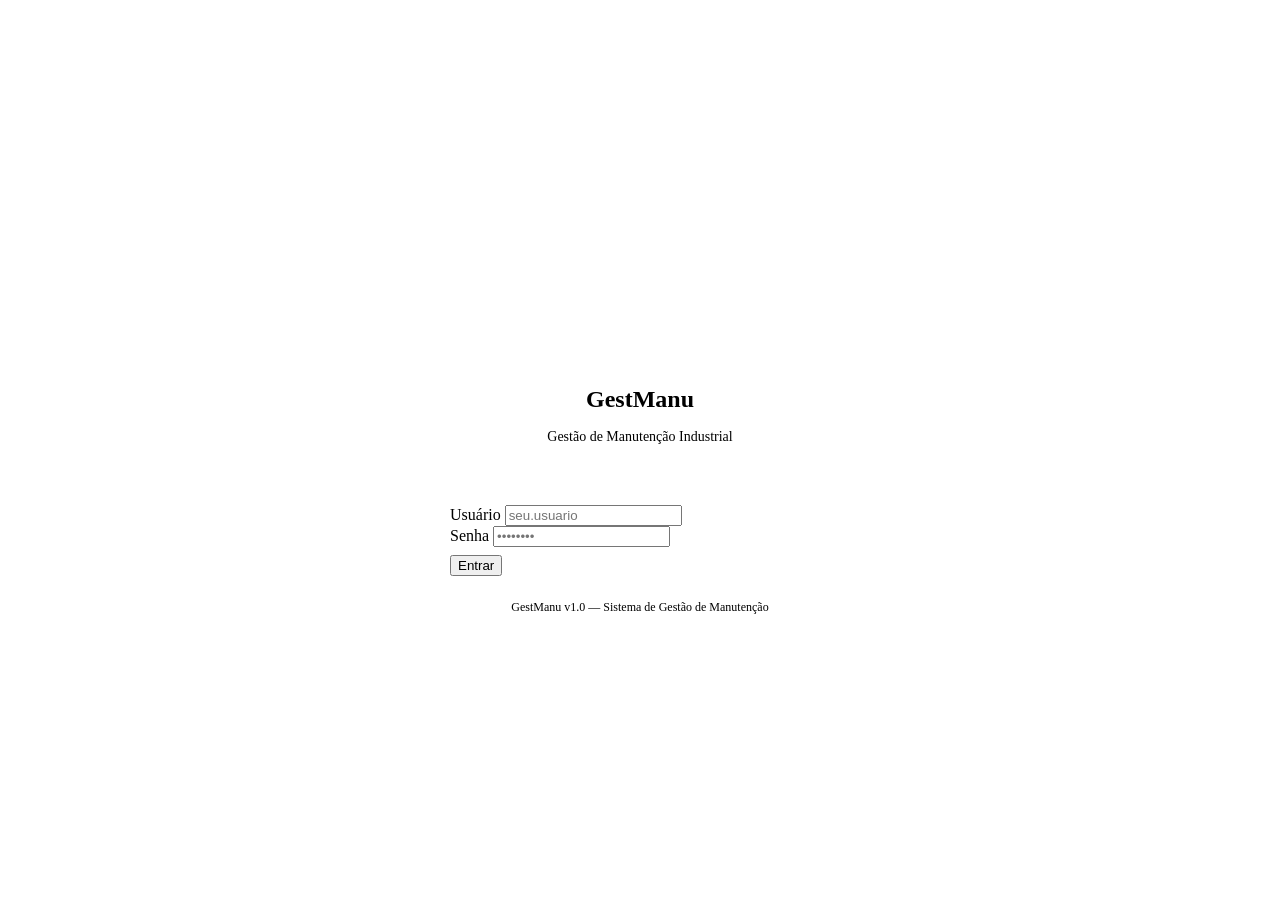
==== index.html @ 57e1a1f9 "Add files via upload" ====
<!DOCTYPE html>
<html lang="pt-BR">
<head>
  <meta charset="UTF-8">
  <meta name="viewport" content="width=device-width, initial-scale=1.0">
  <title>GestManu — Login</title>
  <link rel="stylesheet" href="assets/css/main.css">
  <style>
    body { display: flex; align-items: center; justify-content: center; min-height: 100vh; background: var(--gray-100); }
    .login-card { width: 100%; max-width: 380px; padding: 2rem; }
    .login-logo { text-align: center; margin-bottom: 2rem; }
    .login-logo-icon {
      width: 56px; height: 56px; background: var(--primary); border-radius: 16px;
      display: inline-flex; align-items: center; justify-content: center; margin-bottom: 12px;
    }
    .login-logo h1 { font-size: 1.5rem; color: var(--gray-900); }
    .login-logo p { color: var(--gray-500); font-size: .875rem; margin-top: 4px; }
    .login-error { color: var(--danger); font-size: .825rem; text-align: center; min-height: 20px; margin-bottom: .5rem; }
    .login-footer { text-align: center; margin-top: 1.5rem; font-size: .75rem; color: var(--gray-400); }
  </style>
</head>
<body>
  <div class="login-card card">
    <div class="login-logo">
      <div class="login-logo-icon">
        <svg width="28" height="28" viewBox="0 0 24 24" fill="none" stroke="white" stroke-width="2">
          <path d="M14.7 6.3a1 1 0 000 1.4l1.6 1.6a1 1 0 001.4 0l3.77-3.77a6 6 0 01-7.94 7.94l-6.91 6.91a2.12 2.12 0 01-3-3l6.91-6.91a6 6 0 017.94-7.94l-3.76 3.76z"/>
        </svg>
      </div>
      <h1>GestManu</h1>
      <p>Gestão de Manutenção Industrial</p>
    </div>

    <div id="login-error" class="login-error"></div>

    <form id="login-form">
      <div class="form-group">
        <label class="form-label" for="usuario">Usuário</label>
        <input type="text" id="usuario" class="form-control" placeholder="seu.usuario" autocomplete="username" required>
      </div>
      <div class="form-group">
        <label class="form-label" for="senha">Senha</label>
        <input type="password" id="senha" class="form-control" placeholder="••••••••" autocomplete="current-password" required>
      </div>
      <button type="submit" id="btn-login" class="btn btn-primary btn-block btn-lg" style="margin-top:.5rem;">
        Entrar
      </button>
    </form>

    <div class="login-footer">GestManu v1.0 — Sistema de Gestão de Manutenção</div>
  </div>

  <script src="assets/js/api.js"></script>
  <script src="assets/js/auth.js"></script>
</body>
</html>
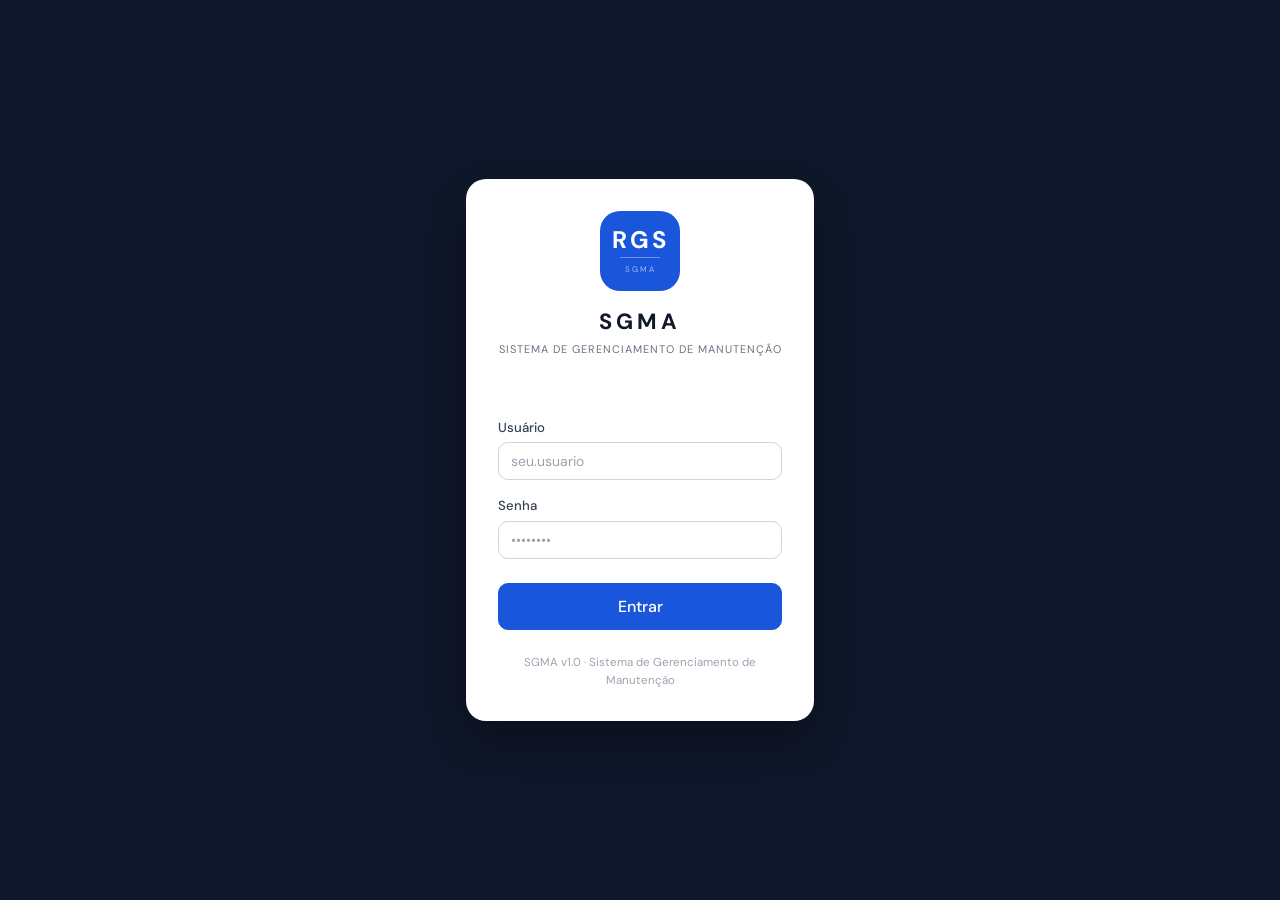
==== commit 8d147698: "Update index.html" ====
--- a/index.html
+++ b/index.html
@@ -3,51 +3,62 @@
 <head>
   <meta charset="UTF-8">
   <meta name="viewport" content="width=device-width, initial-scale=1.0">
-  <title>GestManu — Login</title>
+  <title>SGMA — Login</title>
   <link rel="stylesheet" href="assets/css/main.css">
   <style>
-    body { display: flex; align-items: center; justify-content: center; min-height: 100vh; background: var(--gray-100); }
-    .login-card { width: 100%; max-width: 380px; padding: 2rem; }
-    .login-logo { text-align: center; margin-bottom: 2rem; }
-    .login-logo-icon {
-      width: 56px; height: 56px; background: var(--primary); border-radius: 16px;
-      display: inline-flex; align-items: center; justify-content: center; margin-bottom: 12px;
+    body { display: flex; align-items: center; justify-content: center; min-height: 100vh; background: #0f172a; }
+    .login-wrap { width: 100%; max-width: 380px; padding: 1rem; }
+    .login-card { background: #fff; border-radius: 20px; padding: 2rem; box-shadow: 0 20px 40px rgba(0,0,0,0.3); }
+
+    /* Logo */
+    .splash-logo { text-align: center; margin-bottom: 2rem; }
+    .logo-badge {
+      width: 80px; height: 80px; background: #1a56db; border-radius: 20px;
+      display: inline-flex; flex-direction: column; align-items: center; justify-content: center;
+      margin-bottom: 14px;
     }
-    .login-logo h1 { font-size: 1.5rem; color: var(--gray-900); }
-    .login-logo p { color: var(--gray-500); font-size: .875rem; margin-top: 4px; }
+    .logo-initials { font-size: 24px; font-weight: 700; color: white; letter-spacing: 3px; line-height: 1; }
+    .logo-div { width: 40px; height: 1px; background: rgba(255,255,255,0.35); margin: 5px 0; }
+    .logo-subt { font-size: 8px; color: rgba(255,255,255,0.6); letter-spacing: 2px; }
+
+    .app-name { font-size: 22px; font-weight: 700; color: #111827; letter-spacing: 4px; }
+    .app-desc { font-size: 11px; color: #6b7280; letter-spacing: 1px; margin-top: 3px; }
+
     .login-error { color: var(--danger); font-size: .825rem; text-align: center; min-height: 20px; margin-bottom: .5rem; }
-    .login-footer { text-align: center; margin-top: 1.5rem; font-size: .75rem; color: var(--gray-400); }
+    .login-footer { text-align: center; margin-top: 1.5rem; font-size: .72rem; color: #9ca3af; }
   </style>
 </head>
 <body>
-  <div class="login-card card">
-    <div class="login-logo">
-      <div class="login-logo-icon">
-        <svg width="28" height="28" viewBox="0 0 24 24" fill="none" stroke="white" stroke-width="2">
-          <path d="M14.7 6.3a1 1 0 000 1.4l1.6 1.6a1 1 0 001.4 0l3.77-3.77a6 6 0 01-7.94 7.94l-6.91 6.91a2.12 2.12 0 01-3-3l6.91-6.91a6 6 0 017.94-7.94l-3.76 3.76z"/>
-        </svg>
+  <div class="login-wrap">
+    <div class="login-card">
+      <div class="splash-logo">
+        <div class="logo-badge">
+          <div class="logo-initials">RGS</div>
+          <div class="logo-div"></div>
+          <div class="logo-subt">SGMA</div>
+        </div>
+        <div class="app-name">SGMA</div>
+        <div class="app-desc">SISTEMA DE GERENCIAMENTO DE MANUTENÇÃO</div>
       </div>
-      <h1>GestManu</h1>
-      <p>Gestão de Manutenção Industrial</p>
+
+      <div id="login-error" class="login-error"></div>
+
+      <form id="login-form">
+        <div class="form-group">
+          <label class="form-label" for="usuario">Usuário</label>
+          <input type="text" id="usuario" class="form-control" placeholder="seu.usuario" autocomplete="username" required>
+        </div>
+        <div class="form-group">
+          <label class="form-label" for="senha">Senha</label>
+          <input type="password" id="senha" class="form-control" placeholder="••••••••" autocomplete="current-password" required>
+        </div>
+        <button type="submit" id="btn-login" class="btn btn-primary btn-block btn-lg" style="margin-top:.5rem;">
+          Entrar
+        </button>
+      </form>
+
+      <div class="login-footer">SGMA v1.0 · Sistema de Gerenciamento de Manutenção</div>
     </div>
-
-    <div id="login-error" class="login-error"></div>
-
-    <form id="login-form">
-      <div class="form-group">
-        <label class="form-label" for="usuario">Usuário</label>
-        <input type="text" id="usuario" class="form-control" placeholder="seu.usuario" autocomplete="username" required>
-      </div>
-      <div class="form-group">
-        <label class="form-label" for="senha">Senha</label>
-        <input type="password" id="senha" class="form-control" placeholder="••••••••" autocomplete="current-password" required>
-      </div>
-      <button type="submit" id="btn-login" class="btn btn-primary btn-block btn-lg" style="margin-top:.5rem;">
-        Entrar
-      </button>
-    </form>
-
-    <div class="login-footer">GestManu v1.0 — Sistema de Gestão de Manutenção</div>
   </div>
 
   <script src="assets/js/api.js"></script>
--- a/assets/css/main.css
+++ b/assets/css/main.css
@@ -0,0 +1,279 @@
+@import url('https://fonts.googleapis.com/css2?family=DM+Sans:wght@300;400;500;600&family=DM+Mono:wght@400;500&display=swap');
+
+:root {
+  --primary: #1a56db;
+  --primary-dark: #1342a8;
+  --primary-light: #e8f0fe;
+  --success: #057a55;
+  --success-light: #def7ec;
+  --danger: #c81e1e;
+  --danger-light: #fde8e8;
+  --warning: #92400e;
+  --warning-light: #fdf3c0;
+  --info: #1e429f;
+  --info-light: #e1effe;
+  --gray-50: #f9fafb;
+  --gray-100: #f3f4f6;
+  --gray-200: #e5e7eb;
+  --gray-300: #d1d5db;
+  --gray-400: #9ca3af;
+  --gray-500: #6b7280;
+  --gray-600: #4b5563;
+  --gray-700: #374151;
+  --gray-800: #1f2937;
+  --gray-900: #111827;
+  --font: 'DM Sans', sans-serif;
+  --mono: 'DM Mono', monospace;
+  --radius-sm: 6px;
+  --radius: 10px;
+  --radius-lg: 14px;
+  --radius-xl: 20px;
+  --shadow-sm: 0 1px 2px rgba(0,0,0,0.05);
+  --shadow: 0 1px 3px rgba(0,0,0,0.1), 0 1px 2px rgba(0,0,0,0.06);
+  --shadow-md: 0 4px 6px rgba(0,0,0,0.07), 0 2px 4px rgba(0,0,0,0.06);
+  --shadow-lg: 0 10px 15px rgba(0,0,0,0.1), 0 4px 6px rgba(0,0,0,0.05);
+  --sidebar-w: 240px;
+  --header-h: 60px;
+}
+
+*, *::before, *::after { box-sizing: border-box; margin: 0; padding: 0; }
+
+html { font-size: 16px; -webkit-text-size-adjust: 100%; }
+
+body {
+  font-family: var(--font);
+  background: var(--gray-50);
+  color: var(--gray-800);
+  line-height: 1.5;
+  min-height: 100vh;
+}
+
+/* ── Typography ── */
+h1 { font-size: 1.5rem; font-weight: 600; }
+h2 { font-size: 1.25rem; font-weight: 600; }
+h3 { font-size: 1.05rem; font-weight: 600; }
+h4 { font-size: 0.9rem; font-weight: 600; }
+p { line-height: 1.6; }
+a { color: var(--primary); text-decoration: none; }
+a:hover { text-decoration: underline; }
+
+/* ── Buttons ── */
+.btn {
+  display: inline-flex; align-items: center; justify-content: center;
+  gap: 6px; padding: 9px 18px; border-radius: var(--radius);
+  font-family: var(--font); font-size: 0.875rem; font-weight: 500;
+  cursor: pointer; border: 1.5px solid transparent;
+  transition: all 0.15s ease; white-space: nowrap; text-decoration: none;
+}
+.btn:disabled { opacity: 0.45; cursor: not-allowed; pointer-events: none; }
+.btn-primary { background: var(--primary); color: #fff; border-color: var(--primary); }
+.btn-primary:hover { background: var(--primary-dark); border-color: var(--primary-dark); text-decoration: none; }
+.btn-secondary { background: #fff; color: var(--gray-700); border-color: var(--gray-300); }
+.btn-secondary:hover { background: var(--gray-50); text-decoration: none; }
+.btn-success { background: var(--success); color: #fff; border-color: var(--success); }
+.btn-success:hover { background: #046040; text-decoration: none; }
+.btn-danger { background: var(--danger); color: #fff; border-color: var(--danger); }
+.btn-danger:hover { background: #a11818; text-decoration: none; }
+.btn-ghost { background: transparent; color: var(--gray-600); border-color: transparent; }
+.btn-ghost:hover { background: var(--gray-100); text-decoration: none; }
+.btn-sm { padding: 6px 12px; font-size: 0.8rem; }
+.btn-lg { padding: 12px 24px; font-size: 1rem; }
+.btn-block { width: 100%; }
+.btn-icon { padding: 8px; border-radius: var(--radius-sm); }
+
+/* ── Forms ── */
+.form-group { margin-bottom: 1rem; }
+.form-label {
+  display: block; font-size: 0.825rem; font-weight: 500;
+  color: var(--gray-700); margin-bottom: 5px;
+}
+.form-label span { color: var(--danger); margin-left: 2px; }
+.form-control {
+  width: 100%; padding: 9px 12px; border: 1.5px solid var(--gray-300);
+  border-radius: var(--radius); font-family: var(--font); font-size: 0.875rem;
+  color: var(--gray-800); background: #fff; transition: border-color 0.15s;
+  appearance: none;
+}
+.form-control:focus { outline: none; border-color: var(--primary); box-shadow: 0 0 0 3px rgba(26,86,219,0.12); }
+.form-control::placeholder { color: var(--gray-400); }
+select.form-control { cursor: pointer; background-image: url("data:image/svg+xml,%3Csvg xmlns='http://www.w3.org/2000/svg' width='16' height='16' viewBox='0 0 24 24' fill='none' stroke='%236b7280' stroke-width='2'%3E%3Cpath d='m6 9 6 6 6-6'/%3E%3C/svg%3E"); background-repeat: no-repeat; background-position: right 10px center; padding-right: 36px; }
+textarea.form-control { resize: vertical; min-height: 80px; }
+.form-hint { font-size: 0.775rem; color: var(--gray-500); margin-top: 4px; }
+.form-error { font-size: 0.775rem; color: var(--danger); margin-top: 4px; }
+.form-control.is-invalid { border-color: var(--danger); }
+.form-row { display: grid; grid-template-columns: 1fr 1fr; gap: 12px; }
+
+/* ── Cards ── */
+.card {
+  background: #fff; border: 1px solid var(--gray-200);
+  border-radius: var(--radius-lg); padding: 1.25rem;
+  box-shadow: var(--shadow-sm);
+}
+.card-header {
+  display: flex; align-items: center; justify-content: space-between;
+  margin-bottom: 1rem; padding-bottom: 0.75rem;
+  border-bottom: 1px solid var(--gray-100);
+}
+.card-title { font-size: 0.95rem; font-weight: 600; color: var(--gray-800); }
+
+/* ── Badges ── */
+.badge {
+  display: inline-flex; align-items: center; gap: 4px;
+  padding: 3px 9px; border-radius: 99px;
+  font-size: 0.72rem; font-weight: 600; letter-spacing: 0.01em;
+}
+.badge-primary { background: var(--primary-light); color: var(--primary-dark); }
+.badge-success { background: var(--success-light); color: var(--success); }
+.badge-danger { background: var(--danger-light); color: var(--danger); }
+.badge-warning { background: var(--warning-light); color: var(--warning); }
+.badge-info { background: var(--info-light); color: var(--info); }
+.badge-gray { background: var(--gray-100); color: var(--gray-600); }
+
+/* ── Table ── */
+.table-wrap { overflow-x: auto; }
+table { width: 100%; border-collapse: collapse; font-size: 0.875rem; }
+thead th {
+  text-align: left; padding: 10px 14px; font-size: 0.775rem;
+  font-weight: 600; color: var(--gray-500); text-transform: uppercase;
+  letter-spacing: 0.05em; border-bottom: 1.5px solid var(--gray-200);
+  background: var(--gray-50); white-space: nowrap;
+}
+tbody td { padding: 12px 14px; border-bottom: 1px solid var(--gray-100); vertical-align: middle; }
+tbody tr:hover { background: var(--gray-50); }
+tbody tr:last-child td { border-bottom: none; }
+
+/* ── Alerts ── */
+.alert {
+  display: flex; align-items: flex-start; gap: 10px;
+  padding: 12px 14px; border-radius: var(--radius); font-size: 0.875rem;
+  border: 1px solid transparent; margin-bottom: 1rem;
+}
+.alert-success { background: var(--success-light); color: var(--success); border-color: #a3d9b1; }
+.alert-danger { background: var(--danger-light); color: var(--danger); border-color: #f8b4b4; }
+.alert-warning { background: var(--warning-light); color: var(--warning); border-color: #fcd34d; }
+.alert-info { background: var(--info-light); color: var(--info); border-color: #a4cafe; }
+
+/* ── Modal ── */
+.modal-overlay {
+  position: fixed; inset: 0; background: rgba(17,24,39,0.5);
+  display: flex; align-items: center; justify-content: center;
+  z-index: 1000; padding: 16px; backdrop-filter: blur(2px);
+  animation: fadeIn 0.15s ease;
+}
+.modal {
+  background: #fff; border-radius: var(--radius-xl); padding: 1.5rem;
+  width: 100%; max-width: 520px; max-height: 90vh; overflow-y: auto;
+  box-shadow: var(--shadow-lg); animation: slideUp 0.2s ease;
+}
+.modal-header { display: flex; align-items: center; justify-content: space-between; margin-bottom: 1.25rem; }
+.modal-title { font-size: 1.1rem; font-weight: 600; }
+.modal-footer { display: flex; gap: 8px; justify-content: flex-end; margin-top: 1.25rem; padding-top: 1rem; border-top: 1px solid var(--gray-100); }
+.modal-lg { max-width: 720px; }
+
+@keyframes fadeIn { from { opacity: 0; } to { opacity: 1; } }
+@keyframes slideUp { from { transform: translateY(16px); opacity: 0; } to { transform: translateY(0); opacity: 1; } }
+
+/* ── Progress ── */
+.progress { height: 6px; background: var(--gray-200); border-radius: 99px; overflow: hidden; }
+.progress-bar { height: 100%; background: var(--primary); border-radius: 99px; transition: width 0.3s ease; }
+.progress-bar.success { background: var(--success); }
+
+/* ── Checklist ── */
+.checklist-item {
+  display: flex; align-items: flex-start; gap: 10px;
+  padding: 10px 0; border-bottom: 1px solid var(--gray-100);
+}
+.checklist-item:last-child { border-bottom: none; }
+.checklist-cb { width: 18px; height: 18px; border-radius: 4px; border: 2px solid var(--gray-300); cursor: pointer; flex-shrink: 0; margin-top: 2px; appearance: none; transition: all 0.15s; }
+.checklist-cb:checked { background: var(--success); border-color: var(--success); }
+.checklist-cb:checked + .checklist-text { text-decoration: line-through; color: var(--gray-400); }
+.checklist-text { font-size: 0.875rem; color: var(--gray-700); flex: 1; line-height: 1.5; }
+
+/* ── Photo upload ── */
+.photo-upload-area {
+  border: 2px dashed var(--gray-300); border-radius: var(--radius);
+  padding: 20px; text-align: center; cursor: pointer;
+  transition: all 0.15s; background: var(--gray-50);
+}
+.photo-upload-area:hover { border-color: var(--primary); background: var(--primary-light); }
+.photo-upload-area input[type=file] { display: none; }
+.photo-grid { display: flex; gap: 8px; flex-wrap: wrap; margin-top: 10px; }
+.photo-thumb {
+  width: 72px; height: 72px; border-radius: var(--radius);
+  object-fit: cover; border: 1.5px solid var(--gray-200); cursor: pointer;
+}
+.photo-thumb-wrap { position: relative; }
+.photo-thumb-wrap .remove-photo {
+  position: absolute; top: -6px; right: -6px; width: 18px; height: 18px;
+  background: var(--danger); color: #fff; border-radius: 50%; border: none;
+  font-size: 10px; cursor: pointer; display: flex; align-items: center; justify-content: center;
+}
+
+/* ── Toast ── */
+#toast-container { position: fixed; bottom: 24px; right: 24px; z-index: 9999; display: flex; flex-direction: column; gap: 8px; }
+.toast {
+  padding: 12px 16px; border-radius: var(--radius); font-size: 0.875rem;
+  font-weight: 500; color: #fff; box-shadow: var(--shadow-md);
+  animation: slideUp 0.2s ease; max-width: 320px;
+}
+.toast-success { background: var(--success); }
+.toast-error { background: var(--danger); }
+.toast-info { background: var(--primary); }
+
+/* ── Status chips ── */
+.status-concluida { color: var(--success); background: var(--success-light); }
+.status-nao_realizada { color: var(--danger); background: var(--danger-light); }
+.status-pendente { color: var(--warning); background: var(--warning-light); }
+.status-fora_programacao { color: var(--info); background: var(--info-light); }
+.status-ver_e_agir { color: #6d28d9; background: #ede9fe; }
+
+/* ── Stat cards ── */
+.stat-cards { display: grid; grid-template-columns: repeat(auto-fit, minmax(140px, 1fr)); gap: 12px; margin-bottom: 1.5rem; }
+.stat-card { background: #fff; border: 1px solid var(--gray-200); border-radius: var(--radius-lg); padding: 1rem 1.2rem; }
+.stat-card-label { font-size: 0.775rem; color: var(--gray-500); font-weight: 500; margin-bottom: 4px; }
+.stat-card-value { font-size: 1.6rem; font-weight: 600; color: var(--gray-900); line-height: 1; }
+.stat-card-sub { font-size: 0.75rem; color: var(--gray-400); margin-top: 4px; }
+
+/* ── Empty state ── */
+.empty-state { text-align: center; padding: 48px 24px; color: var(--gray-400); }
+.empty-state svg { margin-bottom: 12px; opacity: 0.4; }
+.empty-state p { font-size: 0.9rem; }
+
+/* ── Loading ── */
+.spinner {
+  width: 20px; height: 20px; border: 2.5px solid var(--gray-200);
+  border-top-color: var(--primary); border-radius: 50%;
+  animation: spin 0.7s linear infinite; flex-shrink: 0;
+}
+@keyframes spin { to { transform: rotate(360deg); } }
+.loading-overlay {
+  position: fixed; inset: 0; background: rgba(255,255,255,0.8);
+  display: flex; align-items: center; justify-content: center;
+  z-index: 2000; flex-direction: column; gap: 12px;
+}
+.loading-overlay p { font-size: 0.875rem; color: var(--gray-600); }
+
+/* ── Misc ── */
+.divider { height: 1px; background: var(--gray-100); margin: 1rem 0; }
+.text-muted { color: var(--gray-500); font-size: 0.875rem; }
+.text-sm { font-size: 0.825rem; }
+.text-xs { font-size: 0.75rem; }
+.fw-500 { font-weight: 500; }
+.fw-600 { font-weight: 600; }
+.mt-1 { margin-top: 0.25rem; } .mt-2 { margin-top: 0.5rem; } .mt-3 { margin-top: 1rem; } .mt-4 { margin-top: 1.5rem; }
+.mb-1 { margin-bottom: 0.25rem; } .mb-2 { margin-bottom: 0.5rem; } .mb-3 { margin-bottom: 1rem; } .mb-4 { margin-bottom: 1.5rem; }
+.gap-2 { gap: 0.5rem; } .gap-3 { gap: 1rem; }
+.flex { display: flex; } .flex-col { flex-direction: column; } .items-center { align-items: center; }
+.justify-between { justify-content: space-between; } .justify-end { justify-content: flex-end; }
+.flex-1 { flex: 1; } .flex-wrap { flex-wrap: wrap; }
+.w-full { width: 100%; }
+.hidden { display: none !important; }
+.truncate { overflow: hidden; text-overflow: ellipsis; white-space: nowrap; }
+
+/* ── Responsive ── */
+@media (max-width: 768px) {
+  .form-row { grid-template-columns: 1fr; }
+  .stat-cards { grid-template-columns: repeat(2, 1fr); }
+  .modal { border-radius: var(--radius-lg) var(--radius-lg) 0 0; margin-bottom: 0; max-height: 95vh; }
+  .modal-overlay { align-items: flex-end; padding: 0; }
+}
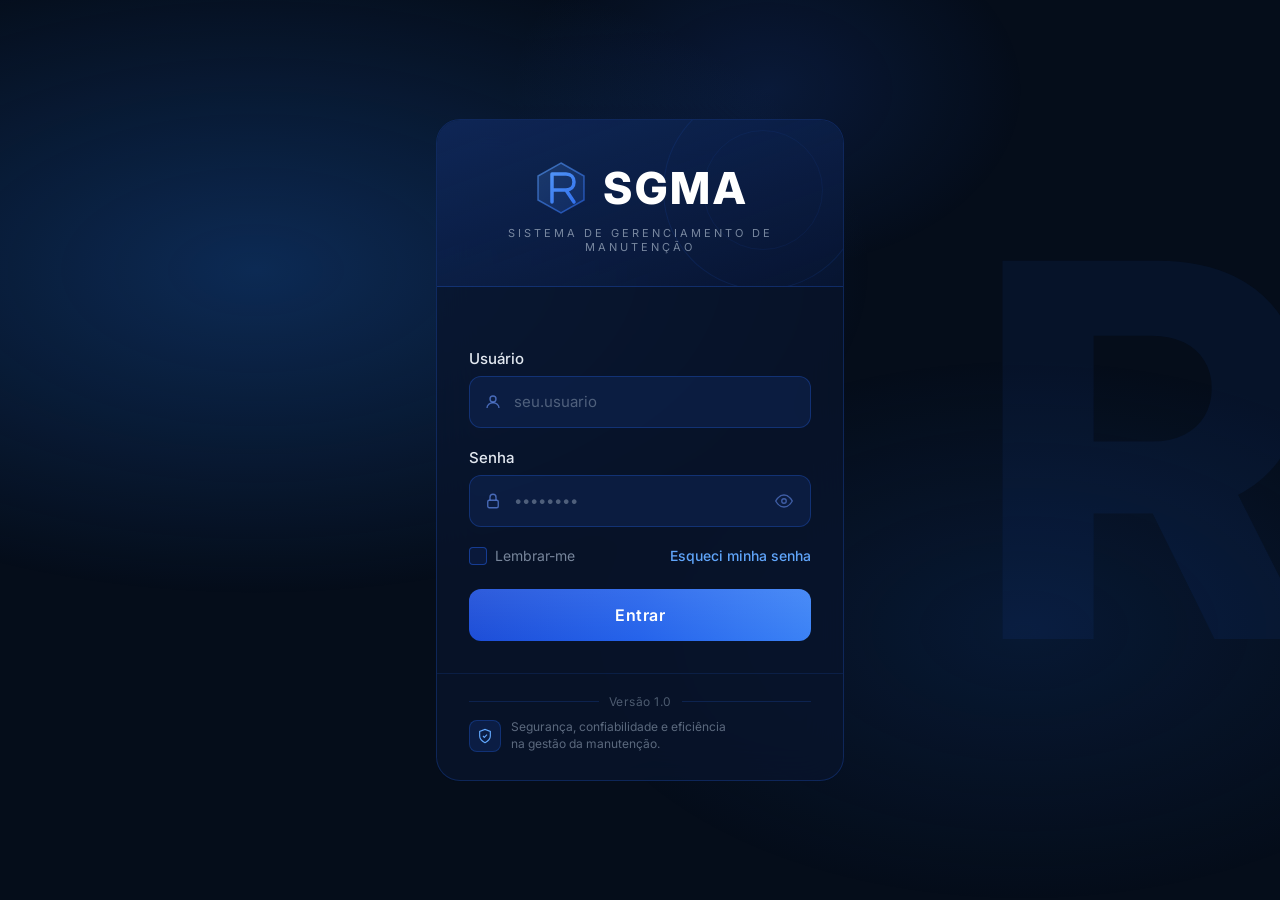
==== commit 2f62d33b: "Update index.html" ====
--- a/index.html
+++ b/index.html
@@ -4,64 +4,360 @@
   <meta charset="UTF-8">
   <meta name="viewport" content="width=device-width, initial-scale=1.0">
   <title>SGMA — Login</title>
-  <link rel="stylesheet" href="assets/css/main.css">
+  <link href="https://fonts.googleapis.com/css2?family=Inter:wght@300;400;500;600;700;800&display=swap" rel="stylesheet">
   <style>
-    body { display: flex; align-items: center; justify-content: center; min-height: 100vh; background: #0f172a; }
-    .login-wrap { width: 100%; max-width: 380px; padding: 1rem; }
-    .login-card { background: #fff; border-radius: 20px; padding: 2rem; box-shadow: 0 20px 40px rgba(0,0,0,0.3); }
-
-    /* Logo */
-    .splash-logo { text-align: center; margin-bottom: 2rem; }
-    .logo-badge {
-      width: 80px; height: 80px; background: #1a56db; border-radius: 20px;
-      display: inline-flex; flex-direction: column; align-items: center; justify-content: center;
-      margin-bottom: 14px;
-    }
-    .logo-initials { font-size: 24px; font-weight: 700; color: white; letter-spacing: 3px; line-height: 1; }
-    .logo-div { width: 40px; height: 1px; background: rgba(255,255,255,0.35); margin: 5px 0; }
-    .logo-subt { font-size: 8px; color: rgba(255,255,255,0.6); letter-spacing: 2px; }
-
-    .app-name { font-size: 22px; font-weight: 700; color: #111827; letter-spacing: 4px; }
-    .app-desc { font-size: 11px; color: #6b7280; letter-spacing: 1px; margin-top: 3px; }
-
-    .login-error { color: var(--danger); font-size: .825rem; text-align: center; min-height: 20px; margin-bottom: .5rem; }
-    .login-footer { text-align: center; margin-top: 1.5rem; font-size: .72rem; color: #9ca3af; }
+    *, *::before, *::after { box-sizing: border-box; margin: 0; padding: 0; }
+    html, body {
+      min-height: 100vh; font-family: 'Inter', sans-serif;
+      background: #050d1a;
+      display: flex; align-items: center; justify-content: center;
+      overflow: hidden; position: relative;
+    }
+
+    /* Background geometric shapes */
+    body::before {
+      content: '';
+      position: fixed; inset: 0; z-index: 0;
+      background:
+        radial-gradient(ellipse 80% 60% at 20% 30%, rgba(22,78,155,0.45) 0%, transparent 60%),
+        radial-gradient(ellipse 60% 50% at 80% 70%, rgba(14,52,110,0.3) 0%, transparent 60%),
+        radial-gradient(ellipse 40% 40% at 60% 10%, rgba(37,99,235,0.15) 0%, transparent 50%);
+    }
+
+    /* Big R watermark right side */
+    body::after {
+      content: 'R';
+      position: fixed; right: -40px; top: 50%; transform: translateY(-50%);
+      font-size: 520px; font-weight: 800; color: rgba(37,99,235,0.07);
+      line-height: 1; z-index: 0; pointer-events: none; user-select: none;
+      font-family: 'Inter', sans-serif;
+    }
+
+    .login-wrapper {
+      position: relative; z-index: 1;
+      width: 100%; max-width: 440px; padding: 1rem;
+    }
+
+    .login-card {
+      background: rgba(8, 20, 45, 0.75);
+      border: 1px solid rgba(37,99,235,0.25);
+      border-radius: 24px;
+      overflow: hidden;
+      backdrop-filter: blur(20px);
+      -webkit-backdrop-filter: blur(20px);
+    }
+
+    /* Top brand section */
+    .brand-section {
+      padding: 2.5rem 2rem 2rem;
+      background: linear-gradient(160deg, rgba(15,40,90,0.9) 0%, rgba(8,22,55,0.6) 100%);
+      border-bottom: 1px solid rgba(37,99,235,0.2);
+      text-align: center;
+      position: relative;
+      overflow: hidden;
+    }
+    .brand-section::before {
+      content: '';
+      position: absolute; top: -30px; right: -20px;
+      width: 200px; height: 200px;
+      border: 1px solid rgba(37,99,235,0.12);
+      border-radius: 50%; transform: rotate(15deg);
+    }
+    .brand-section::after {
+      content: '';
+      position: absolute; top: 10px; right: 20px;
+      width: 120px; height: 120px;
+      border: 1px solid rgba(37,99,235,0.08);
+      border-radius: 50%;
+    }
+
+    .logo-row {
+      display: flex; align-items: center; justify-content: center;
+      gap: 14px; margin-bottom: 10px; position: relative; z-index: 1;
+    }
+
+    /* Hexagonal logo icon */
+    .logo-icon {
+      width: 56px; height: 56px; position: relative; flex-shrink: 0;
+    }
+    .logo-icon svg { width: 100%; height: 100%; }
+
+    .logo-name {
+      font-size: 2.75rem; font-weight: 800; color: #fff;
+      letter-spacing: 3px; line-height: 1;
+    }
+
+    .logo-sub {
+      font-size: .6875rem; color: rgba(148,163,184,0.8);
+      letter-spacing: 3px; text-transform: uppercase; font-weight: 400;
+      margin-top: 4px; position: relative; z-index: 1;
+    }
+
+    /* Form section */
+    .form-section { padding: 2rem; }
+
+    .field-label {
+      display: block; font-size: .9375rem; font-weight: 500;
+      color: #e2e8f0; margin-bottom: 8px;
+    }
+
+    .field-wrap {
+      position: relative; margin-bottom: 1.25rem;
+    }
+    .field-icon {
+      position: absolute; left: 14px; top: 50%; transform: translateY(-50%);
+      width: 20px; height: 20px; color: rgba(99,139,235,0.7);
+      display: flex; align-items: center; justify-content: center;
+    }
+    .field-wrap input {
+      width: 100%; height: 52px;
+      background: rgba(15,35,80,0.6);
+      border: 1px solid rgba(37,99,235,0.3);
+      border-radius: 12px;
+      color: #e2e8f0;
+      font-family: 'Inter', sans-serif; font-size: .9375rem;
+      padding: 0 44px;
+      outline: none;
+      transition: border-color .2s, box-shadow .2s;
+    }
+    .field-wrap input::placeholder { color: rgba(148,163,184,0.5); }
+    .field-wrap input:focus {
+      border-color: rgba(59,130,246,0.7);
+      box-shadow: 0 0 0 3px rgba(37,99,235,0.18);
+      background: rgba(15,40,95,0.7);
+    }
+
+    .toggle-pass {
+      position: absolute; right: 14px; top: 50%; transform: translateY(-50%);
+      color: rgba(99,139,235,0.6); cursor: pointer; background: none; border: none;
+      padding: 4px; display: flex; align-items: center; justify-content: center;
+      transition: color .15s;
+    }
+    .toggle-pass:hover { color: rgba(99,139,235,1); }
+
+    /* Remember + forgot */
+    .remember-row {
+      display: flex; align-items: center; justify-content: space-between;
+      margin-bottom: 1.5rem;
+    }
+    .remember-label {
+      display: flex; align-items: center; gap: 8px;
+      font-size: .875rem; color: rgba(148,163,184,0.8); cursor: pointer;
+    }
+    .remember-label input[type=checkbox] { display: none; }
+    .check-box {
+      width: 18px; height: 18px; border: 1.5px solid rgba(37,99,235,0.5);
+      border-radius: 4px; background: rgba(15,35,80,0.5);
+      display: flex; align-items: center; justify-content: center; flex-shrink: 0;
+      transition: all .15s;
+    }
+    .remember-label input:checked + .check-box {
+      background: #2563eb; border-color: #2563eb;
+    }
+    .check-box svg { display: none; }
+    .remember-label input:checked + .check-box svg { display: block; }
+
+    .forgot-link {
+      font-size: .875rem; color: #60a5fa; text-decoration: none; font-weight: 500;
+    }
+    .forgot-link:hover { color: #93c5fd; }
+
+    /* Submit button */
+    .btn-entrar {
+      width: 100%; height: 52px; border: none; border-radius: 12px;
+      background: linear-gradient(90deg, #1d4ed8 0%, #2563eb 50%, #3b82f6 100%);
+      color: #fff; font-family: 'Inter', sans-serif;
+      font-size: 1rem; font-weight: 600; cursor: pointer;
+      letter-spacing: .5px; transition: opacity .15s, transform .1s;
+      position: relative; overflow: hidden;
+    }
+    .btn-entrar::after {
+      content: '';
+      position: absolute; inset: 0;
+      background: linear-gradient(180deg, rgba(255,255,255,0.08) 0%, transparent 100%);
+    }
+    .btn-entrar:hover { opacity: .93; }
+    .btn-entrar:active { transform: scale(0.99); }
+    .btn-entrar:disabled { opacity: .5; cursor: not-allowed; }
+
+    /* Error */
+    .login-error {
+      color: #f87171; font-size: .8125rem; text-align: center;
+      min-height: 18px; margin-bottom: .75rem; font-weight: 500;
+    }
+
+    /* Footer */
+    .login-footer {
+      padding: 1.25rem 2rem 1.75rem;
+      border-top: 1px solid rgba(37,99,235,0.15);
+    }
+    .version-row {
+      display: flex; align-items: center; gap: 10px; margin-bottom: 10px;
+    }
+    .version-line { flex: 1; height: 1px; background: rgba(37,99,235,0.2); }
+    .version-text { font-size: .75rem; color: rgba(148,163,184,0.5); letter-spacing: .5px; }
+
+    .secure-row {
+      display: flex; align-items: center; gap: 10px;
+    }
+    .secure-icon {
+      width: 32px; height: 32px; border-radius: 8px;
+      background: rgba(37,99,235,0.15); border: 1px solid rgba(37,99,235,0.3);
+      display: flex; align-items: center; justify-content: center; flex-shrink: 0;
+    }
+    .secure-text { font-size: .75rem; color: rgba(148,163,184,0.6); line-height: 1.4; }
+
+    /* Spinner */
+    .spinner-inline {
+      display: inline-block; width: 16px; height: 16px;
+      border: 2px solid rgba(255,255,255,0.3);
+      border-top-color: #fff; border-radius: 50%;
+      animation: spin .65s linear infinite; vertical-align: middle; margin-right: 6px;
+    }
+    @keyframes spin { to { transform: rotate(360deg); } }
+
+    /* Mobile */
+    @media (max-width: 480px) {
+      .brand-section { padding: 2rem 1.5rem 1.75rem; }
+      .form-section  { padding: 1.5rem; }
+      .login-footer  { padding: 1rem 1.5rem 1.5rem; }
+      .logo-name     { font-size: 2.25rem; }
+      body::after    { display: none; }
+    }
   </style>
 </head>
 <body>
-  <div class="login-wrap">
+  <div class="login-wrapper">
     <div class="login-card">
-      <div class="splash-logo">
-        <div class="logo-badge">
-          <div class="logo-initials">RGS</div>
-          <div class="logo-div"></div>
-          <div class="logo-subt">SGMA</div>
+
+      <!-- Brand -->
+      <div class="brand-section">
+        <div class="logo-row">
+          <!-- Logo icon hexagonal R -->
+          <div class="logo-icon">
+            <svg viewBox="0 0 56 56" fill="none" xmlns="http://www.w3.org/2000/svg">
+              <defs>
+                <linearGradient id="iconGrad" x1="0" y1="0" x2="56" y2="56" gradientUnits="userSpaceOnUse">
+                  <stop offset="0%" stop-color="#60a5fa"/>
+                  <stop offset="100%" stop-color="#2563eb"/>
+                </linearGradient>
+              </defs>
+              <!-- Hexagon base -->
+              <path d="M28 3 L51 16 L51 40 L28 53 L5 40 L5 16 Z"
+                fill="url(#iconGrad)" opacity="0.18"/>
+              <path d="M28 3 L51 16 L51 40 L28 53 L5 40 L5 16 Z"
+                fill="none" stroke="url(#iconGrad)" stroke-width="1.5" opacity="0.6"/>
+              <!-- R letterform -->
+              <path d="M19 14 L19 42 M19 14 L33 14 C38 14 41 17 41 22 C41 27 38 30 33 30 L19 30 M33 30 L41 42"
+                stroke="url(#iconGrad)" stroke-width="3.5" stroke-linecap="round" stroke-linejoin="round"/>
+            </svg>
+          </div>
+          <div class="logo-name">SGMA</div>
         </div>
-        <div class="app-name">SGMA</div>
-        <div class="app-desc">SISTEMA DE GERENCIAMENTO DE MANUTENÇÃO</div>
+        <div class="logo-sub">Sistema de Gerenciamento de Manutenção</div>
       </div>
 
-      <div id="login-error" class="login-error"></div>
-
-      <form id="login-form">
-        <div class="form-group">
-          <label class="form-label" for="usuario">Usuário</label>
-          <input type="text" id="usuario" class="form-control" placeholder="seu.usuario" autocomplete="username" required>
+      <!-- Form -->
+      <div class="form-section">
+        <div id="login-error" class="login-error"></div>
+
+        <form id="login-form">
+          <label class="field-label">Usuário</label>
+          <div class="field-wrap">
+            <div class="field-icon">
+              <svg width="18" height="18" viewBox="0 0 24 24" fill="none" stroke="currentColor" stroke-width="1.8">
+                <circle cx="12" cy="8" r="4"/><path d="M4 20c0-4 3.6-7 8-7s8 3 8 7"/>
+              </svg>
+            </div>
+            <input type="text" id="usuario" placeholder="seu.usuario" autocomplete="username" required>
+          </div>
+
+          <label class="field-label">Senha</label>
+          <div class="field-wrap">
+            <div class="field-icon">
+              <svg width="18" height="18" viewBox="0 0 24 24" fill="none" stroke="currentColor" stroke-width="1.8">
+                <rect x="5" y="11" width="14" height="10" rx="2"/>
+                <path d="M8 11V7a4 4 0 018 0v4"/>
+              </svg>
+            </div>
+            <input type="password" id="senha" placeholder="••••••••" autocomplete="current-password" required>
+            <button type="button" class="toggle-pass" id="toggle-senha" aria-label="Mostrar senha">
+              <svg id="icon-eye" width="18" height="18" viewBox="0 0 24 24" fill="none" stroke="currentColor" stroke-width="1.8">
+                <path d="M1 12s4-8 11-8 11 8 11 8-4 8-11 8-11-8-11-8z"/>
+                <circle cx="12" cy="12" r="3"/>
+              </svg>
+              <svg id="icon-eye-off" width="18" height="18" viewBox="0 0 24 24" fill="none" stroke="currentColor" stroke-width="1.8" style="display:none;">
+                <path d="M17.94 17.94A10.07 10.07 0 0112 20c-7 0-11-8-11-8a18.45 18.45 0 015.06-5.94M9.9 4.24A9.12 9.12 0 0112 4c7 0 11 8 11 8a18.5 18.5 0 01-2.16 3.19m-6.72-1.07a3 3 0 11-4.24-4.24"/>
+                <line x1="1" y1="1" x2="23" y2="23"/>
+              </svg>
+            </button>
+          </div>
+
+          <div class="remember-row">
+            <label class="remember-label">
+              <input type="checkbox" id="lembrar-me">
+              <div class="check-box">
+                <svg width="10" height="10" viewBox="0 0 12 12" fill="none" stroke="white" stroke-width="2.5" stroke-linecap="round">
+                  <polyline points="2,6 5,9 10,3"/>
+                </svg>
+              </div>
+              Lembrar-me
+            </label>
+            <a href="#" class="forgot-link">Esqueci minha senha</a>
+          </div>
+
+          <button type="submit" class="btn-entrar" id="btn-login">Entrar</button>
+        </form>
+      </div>
+
+      <!-- Footer -->
+      <div class="login-footer">
+        <div class="version-row">
+          <div class="version-line"></div>
+          <span class="version-text">Versão 1.0</span>
+          <div class="version-line"></div>
         </div>
-        <div class="form-group">
-          <label class="form-label" for="senha">Senha</label>
-          <input type="password" id="senha" class="form-control" placeholder="••••••••" autocomplete="current-password" required>
+        <div class="secure-row">
+          <div class="secure-icon">
+            <svg width="16" height="16" viewBox="0 0 24 24" fill="none" stroke="#60a5fa" stroke-width="1.8">
+              <path d="M12 22s8-4 8-10V5l-8-3-8 3v7c0 6 8 10 8 10z"/>
+              <polyline points="9 12 11 14 15 10"/>
+            </svg>
+          </div>
+          <div class="secure-text">Segurança, confiabilidade e eficiência<br>na gestão da manutenção.</div>
         </div>
-        <button type="submit" id="btn-login" class="btn btn-primary btn-block btn-lg" style="margin-top:.5rem;">
-          Entrar
-        </button>
-      </form>
-
-      <div class="login-footer">SGMA v1.0 · Sistema de Gerenciamento de Manutenção</div>
+      </div>
+
     </div>
   </div>
 
   <script src="assets/js/api.js"></script>
   <script src="assets/js/auth.js"></script>
+  <script>
+    // Toggle senha visível
+    document.getElementById('toggle-senha').addEventListener('click', function() {
+      const input = document.getElementById('senha');
+      const eyeOn  = document.getElementById('icon-eye');
+      const eyeOff = document.getElementById('icon-eye-off');
+      if (input.type === 'password') {
+        input.type = 'text';
+        eyeOn.style.display  = 'none';
+        eyeOff.style.display = 'block';
+      } else {
+        input.type = 'password';
+        eyeOn.style.display  = 'block';
+        eyeOff.style.display = 'none';
+      }
+    });
+
+    // Lembrar-me — salva usuário no localStorage
+    window.addEventListener('DOMContentLoaded', () => {
+      const saved = localStorage.getItem('sgma_lembrar');
+      if (saved) {
+        document.getElementById('usuario').value = saved;
+        document.getElementById('lembrar-me').checked = true;
+      }
+    });
+  </script>
 </body>
 </html>
